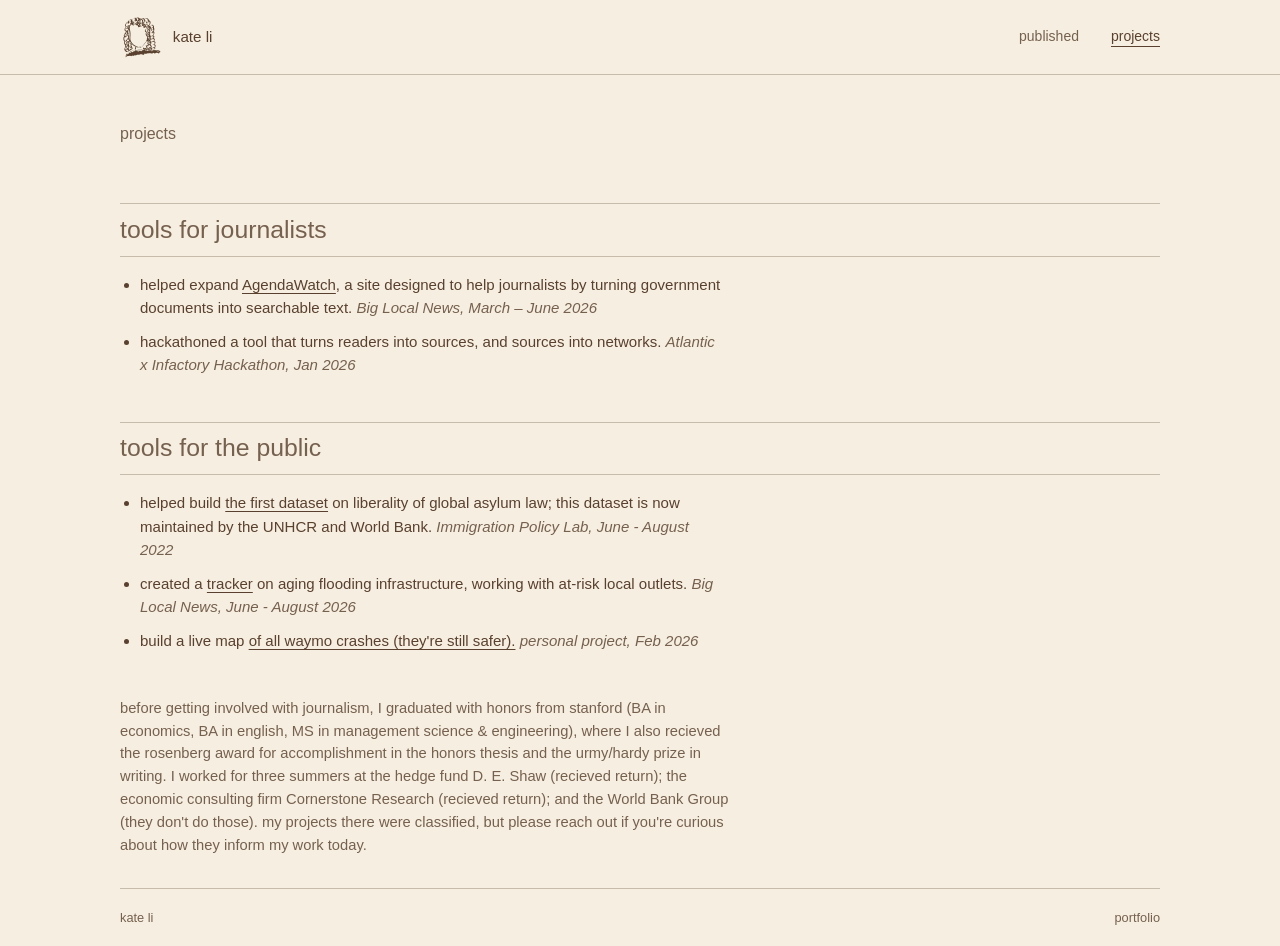
==== projects.html @ 1e951848 "Build portfolio site" ====
<!doctype html>
<html lang="en">
<head>
  <meta charset="utf-8">
  <meta name="viewport" content="width=device-width, initial-scale=1">
  <meta name="description" content="Projects and previous work by Kate Li.">
  <meta name="theme-color" content="#f6efe1">
  <title>kate li — projects</title>
  <link rel="icon" type="image/svg+xml" href="assets/portrait.svg">
  <link rel="stylesheet" href="styles.css">
</head>
<body>
  <a class="skip-link" href="#main">skip to content</a>
  <header class="site-header">
    <div class="shell header-inner">
      <a class="wordmark" href="./">
        <img src="assets/portrait.svg" alt="" width="44" height="44">
        <span>kate li</span>
      </a>
      <nav aria-label="Main navigation">
        <a href="./">published</a>
        <a href="projects.html" aria-current="page">projects</a>
      </nav>
    </div>
  </header>

  <main id="main" class="shell">
    <div class="intro">
      <h1 class="page-title">projects</h1>
    </div>

    <section class="work-section" aria-labelledby="tools-for-journalists">
      <h2 class="section-heading" id="tools-for-journalists">tools for journalists</h2>
      <ul class="project-list">
        <li>
          helped expand <a href="https://agendawatch.org/login/">AgendaWatch</a>, a site designed to help journalists by turning government documents into searchable text.
          <em>Big Local News, March – June 2026</em>
        </li>
        <li>
          hackathoned a tool that turns readers into sources, and sources into networks. 
          <em>Atlantic x Infactory Hackathon, Jan 2026</em>
        </li>
      </ul>
    </section>

    <section class="work-section" aria-labelledby="tools-for-the-public">
      <h2 class="section-heading" id="tools-for-the-public">tools for the public</h2>
      <ul class="project-list">
        <li>
          helped build <a href="https://datacatalog.worldbank.org/search/dataset/0066171/dataset-of-world-refugee-and-asylum-policies-dwrap">the first dataset</a> on liberality of global asylum law; this dataset is now maintained by the UNHCR and World Bank.
          <em> Immigration Policy Lab, June - August 2022</em>
        </li>
        <li> 
          created a <a href="https://github.com/biglocalnews/levee-check">tracker</a> on aging flooding infrastructure, working with at-risk local outlets.
          <em> Big Local News, June - August 2026</em>
        </li>
        <li>
          build a live map <a href="https://leftovergoldennuggets.github.io/bna-fuhgeddaboudit/">of all waymo crashes (they're still safer).</a>
          <em> personal project, Feb 2026</em>
        </li>
      </ul>
    </section>

    <p class="bio project-background">before getting involved with journalism, I graduated with honors from stanford (BA in economics, BA in english, MS in management science & engineering),
      where I also recieved the rosenberg award for accomplishment in the honors thesis and the urmy/hardy prize in writing. 
      I worked for three summers at the hedge fund D. E. Shaw (recieved return); the economic consulting firm Cornerstone Research (recieved return); and the World Bank Group (they don't do those). my projects there were classified, but please reach out if you're curious about how they inform my work today.
    </p>
  </main>

  <footer class="shell site-footer"><a href="./">kate li</a><span>portfolio</span></footer>
</body>
</html>
---- styles.css ----
:root {
  color-scheme: light;
  --paper: #f6efe1;
  --ink: #5a402e;
  --muted: color-mix(in srgb, var(--ink) 82%, var(--paper));
  --line: color-mix(in srgb, var(--ink) 30%, var(--paper));
  --wash: color-mix(in srgb, var(--ink) 5%, var(--paper));
  --sans: Helvetica, "Helvetica Neue", Arial, sans-serif;
}

* { box-sizing: border-box; }

body {
  margin: 0;
  min-height: 100vh;
  display: flex;
  flex-direction: column;
  background: var(--paper);
  color: var(--ink);
  font: 1rem/1.55 var(--sans);
}

.shell {
  width: min(65rem, 100% - clamp(2rem, 9vw, 8rem));
  margin-inline: auto;
}

a { color: inherit; }
a:focus-visible { outline: 2px solid var(--ink); outline-offset: 4px; }
.skip-link { position: absolute; z-index: 1; inset: 0 auto auto 0; padding: .5rem 1rem; background: var(--paper); transform: translateY(-120%); }
.skip-link:focus { transform: translateY(0); }

.site-header { border-bottom: 1px solid var(--line); }
.header-inner { display: flex; justify-content: space-between; align-items: center; gap: 1rem; min-height: 4.6rem; }
.site-title { display: flex; margin: 0; font: inherit; }
.wordmark { display: inline-flex; align-items: center; gap: .55rem; font-size: .95rem; text-decoration: none; }
.wordmark img { display: block; width: 2.75rem; height: 2.75rem; }
nav { display: flex; gap: clamp(1rem, 4vw, 2rem); }
nav a { padding-block: .55rem; color: var(--muted); font-size: .875rem; text-decoration: none; }
nav a:hover, nav a[aria-current="page"] { color: var(--ink); text-decoration: underline; text-underline-offset: .35em; }

main { flex: 1; }
.intro { padding-block: clamp(1.75rem, 4vw, 3.1rem); }
.intro-with-portrait {
  display: grid;
  grid-template-columns: minmax(0, 39rem) auto;
  justify-content: start;
  align-items: center;
  gap: clamp(1rem, 5vw, 3rem);
}
.intro-portrait { display: block; width: clamp(3.5rem, 14vw, 8rem); height: auto; }
.page-title { margin: 0 0 .55rem; font: 400 1rem/1.3 var(--sans); color: var(--muted); }
.bio {
  max-width: 39rem;
  margin: 0;
  color: var(--muted);
  font-size: .92rem;
}
.bio + .bio { margin-top: .55rem; }

.work-section + .work-section { margin-top: clamp(1.6rem, 4vw, 2.8rem); }
.section-heading {
  display: flex;
  align-items: baseline;
  gap: .85em;
  margin: 0;
  padding: .65rem 0;
  border-block: 1px solid var(--line);
  color: var(--muted);
  font: 400 clamp(1.2rem, 2.5vw, 1.55rem)/1.25 var(--sans);
}
.section-heading span { font-size: .95rem; letter-spacing: .06em; }

.project-list { max-width: 72ch; margin: 1rem 0 0; padding-inline-start: 1.25rem; font-size: .94rem; }
.project-list li + li { margin-top: .65rem; }
.project-list a { text-underline-offset: .2em; }
.project-list em { color: var(--muted); }
.project-background { margin-top: clamp(1.6rem, 4vw, 2.8rem); }

.work-entry {
  display: grid;
  grid-template-columns: minmax(0, 1fr) minmax(0, 4fr);
  align-items: start;
  gap: clamp(1.25rem, 4vw, 3rem);
  padding-block: clamp(1.15rem, 3vw, 1.75rem);
  padding-inline: clamp(.75rem, 2vw, 1.5rem);
  font-size: .94rem;
}
.work-entry + .work-entry { border-top: 1px solid var(--line); }
.artwork { display: block; width: 94%; margin-inline: auto; aspect-ratio: 1; object-fit: contain; object-position: center; }
.artwork-placeholder { display: grid; place-items: center; padding: .6rem; text-align: center; background: var(--wash); border: 1px solid var(--line); }
.artwork-placeholder span { color: var(--muted); font-size: .75rem; line-height: 1.4; }
.work-meta {
  display: grid;
  grid-template-columns: max-content minmax(0, 1fr);
  gap: .25rem .5rem;
  margin: .7rem 0 0;
  color: var(--muted);
  font-size: .78rem;
  line-height: 1.4;
}
.work-meta div { display: grid; grid-column: 1 / -1; grid-template-columns: subgrid; }
.work-meta dt { font-weight: 700; }
.work-meta dd { margin: 0; overflow-wrap: anywhere; }
.work-copy { padding-top: .1rem; overflow-wrap: anywhere; }
.work-copy h3 { margin: 0 0 .45rem; font: 700 clamp(1.13rem, 2.35vw, 1.55rem)/1.2 var(--sans); }
.work-copy p { max-width: 65ch; margin: 0; }
.work-copy p + p { margin-top: .65em; }
.work-links { display: flex; flex-wrap: wrap; gap: .35rem 1rem; margin-top: .75rem; }
.work-links a, .link-placeholder {
  display: inline-flex;
  align-items: center;
  gap: .35rem;
  min-height: 1.75rem;
  color: var(--muted);
  font-size: .8rem;
}
.work-links a { text-underline-offset: .2em; }
.work-links a:hover { color: var(--ink); }

.site-footer {
  display: flex;
  justify-content: space-between;
  gap: 1rem;
  margin-top: 2rem;
  padding-block: 1.15rem;
  border-top: 1px solid var(--line);
  color: var(--muted);
  font-size: .8rem;
}
.site-footer a { text-decoration: none; }
.site-footer a:hover { text-decoration: underline; }

@media (max-width: 42rem) {
  .work-entry { grid-template-columns: minmax(0, 1fr); gap: 1rem; padding-inline: 0; }
  .work-visual { width: min(100%, 14rem); justify-self: center; }
}
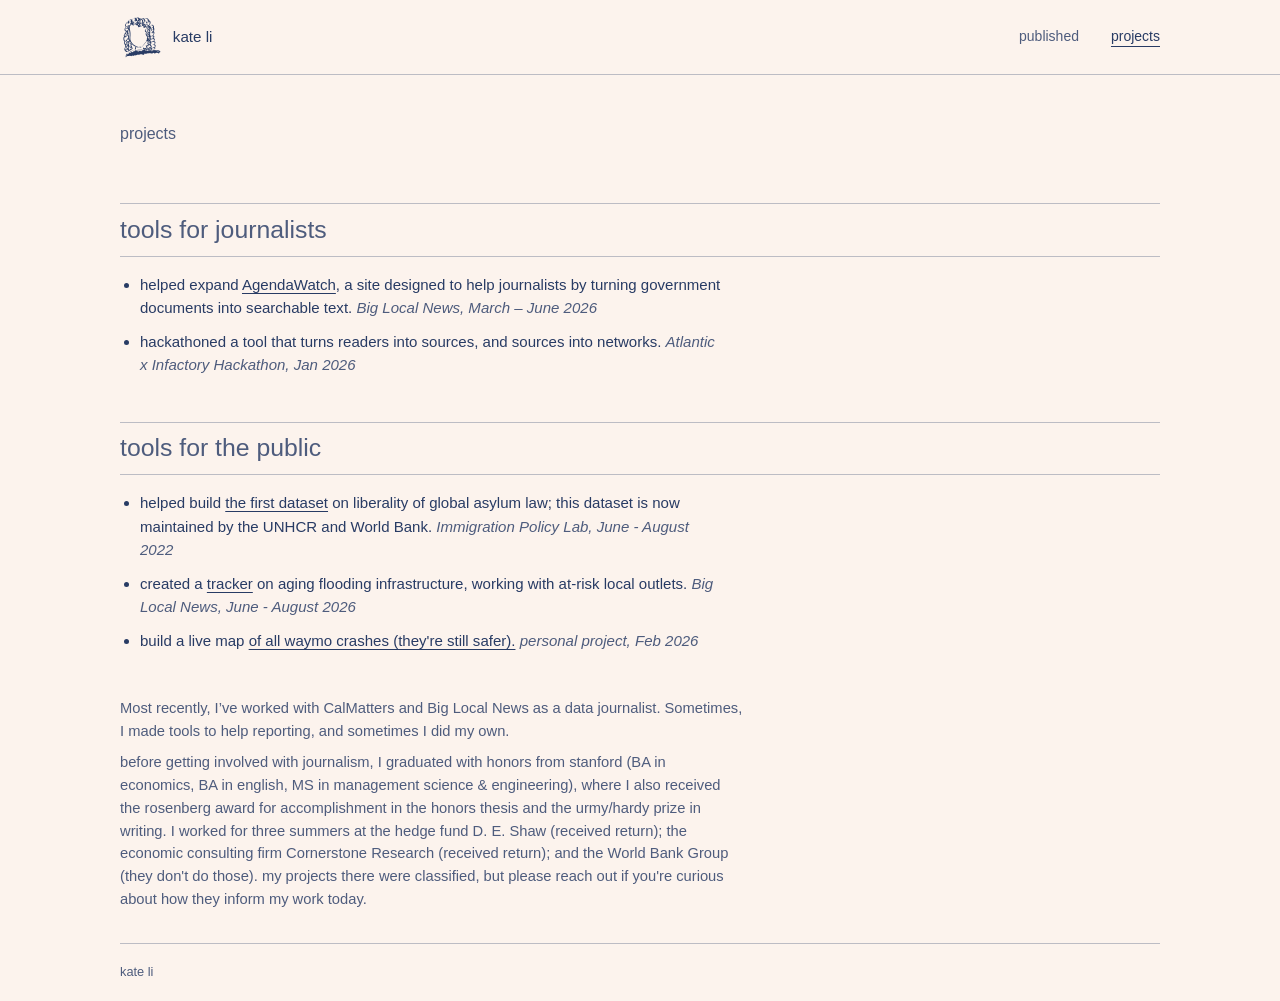
==== commit 8867b032: "Refresh portfolio theme and biography" ====
--- a/projects.html
+++ b/projects.html
@@ -4,7 +4,7 @@
   <meta charset="utf-8">
   <meta name="viewport" content="width=device-width, initial-scale=1">
   <meta name="description" content="Projects and previous work by Kate Li.">
-  <meta name="theme-color" content="#f6efe1">
+  <meta name="theme-color" content="#fcf3ed">
   <title>kate li — projects</title>
   <link rel="icon" type="image/svg+xml" href="assets/portrait.svg">
   <link rel="stylesheet" href="styles.css">
@@ -61,12 +61,15 @@
       </ul>
     </section>
 
-    <p class="bio project-background">before getting involved with journalism, I graduated with honors from stanford (BA in economics, BA in english, MS in management science & engineering),
-      where I also recieved the rosenberg award for accomplishment in the honors thesis and the urmy/hardy prize in writing. 
-      I worked for three summers at the hedge fund D. E. Shaw (recieved return); the economic consulting firm Cornerstone Research (recieved return); and the World Bank Group (they don't do those). my projects there were classified, but please reach out if you're curious about how they inform my work today.
-    </p>
+    <div class="project-background">
+      <p class="bio">Most recently, I’ve worked with CalMatters and Big Local News as a data journalist. Sometimes, I made tools to help reporting, and sometimes I did my own.</p>
+      <p class="bio">before getting involved with journalism, I graduated with honors from stanford (BA in economics, BA in english, MS in management science & engineering),
+      where I also received the rosenberg award for accomplishment in the honors thesis and the urmy/hardy prize in writing.
+      I worked for three summers at the hedge fund D. E. Shaw (received return); the economic consulting firm Cornerstone Research (received return); and the World Bank Group (they don't do those). my projects there were classified, but please reach out if you're curious about how they inform my work today.
+      </p>
+    </div>
   </main>
 
-  <footer class="shell site-footer"><a href="./">kate li</a><span>portfolio</span></footer>
+  <footer class="shell site-footer"><a href="./">kate li</a></footer>
 </body>
 </html>
--- a/styles.css
+++ b/styles.css
@@ -1,7 +1,7 @@
 :root {
   color-scheme: light;
-  --paper: #f6efe1;
-  --ink: #5a402e;
+  --paper: #fcf3ed;
+  --ink: #283b64;
   --muted: color-mix(in srgb, var(--ink) 82%, var(--paper));
   --line: color-mix(in srgb, var(--ink) 30%, var(--paper));
   --wash: color-mix(in srgb, var(--ink) 5%, var(--paper));
@@ -57,6 +57,7 @@
   font-size: .92rem;
 }
 .bio + .bio { margin-top: .55rem; }
+.intro-copy .bio + .bio { margin-top: 1.15rem; }
 
 .work-section + .work-section { margin-top: clamp(1.6rem, 4vw, 2.8rem); }
 .section-heading {
@@ -79,7 +80,7 @@
 
 .work-entry {
   display: grid;
-  grid-template-columns: minmax(0, 1fr) minmax(0, 4fr);
+  grid-template-columns: minmax(0, 1.15fr) minmax(0, 3.85fr);
   align-items: start;
   gap: clamp(1.25rem, 4vw, 3rem);
   padding-block: clamp(1.15rem, 3vw, 1.75rem);
@@ -87,7 +88,7 @@
   font-size: .94rem;
 }
 .work-entry + .work-entry { border-top: 1px solid var(--line); }
-.artwork { display: block; width: 94%; margin-inline: auto; aspect-ratio: 1; object-fit: contain; object-position: center; }
+.artwork { display: block; width: 100%; margin-inline: auto; aspect-ratio: 1; object-fit: contain; object-position: center; }
 .artwork-placeholder { display: grid; place-items: center; padding: .6rem; text-align: center; background: var(--wash); border: 1px solid var(--line); }
 .artwork-placeholder span { color: var(--muted); font-size: .75rem; line-height: 1.4; }
 .work-meta {
@@ -133,5 +134,5 @@
 
 @media (max-width: 42rem) {
   .work-entry { grid-template-columns: minmax(0, 1fr); gap: 1rem; padding-inline: 0; }
-  .work-visual { width: min(100%, 14rem); justify-self: center; }
+  .work-visual { width: min(100%, 15rem); justify-self: center; }
 }
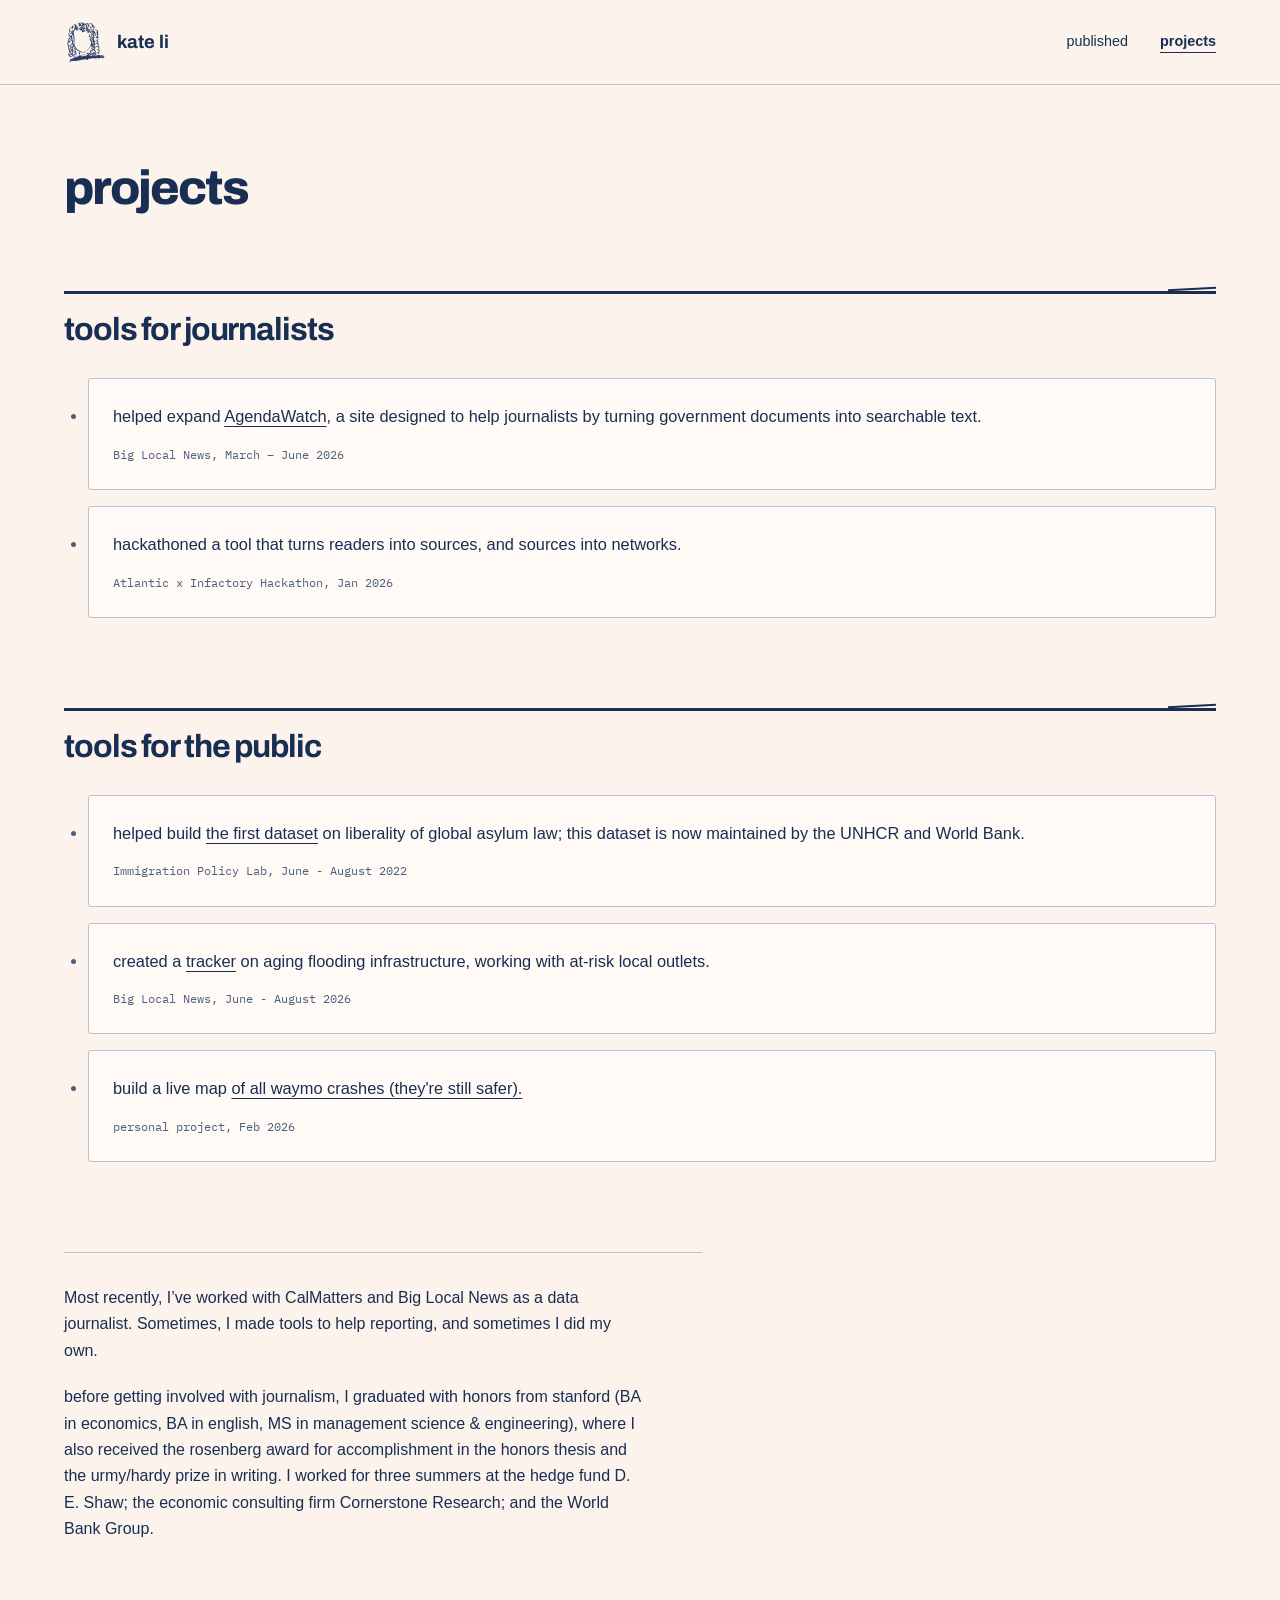
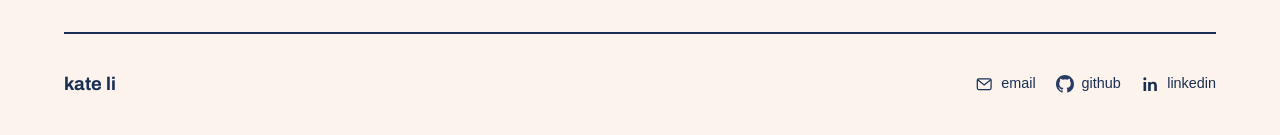
==== commit ee3c1192: "Redesign portfolio with editorial cards and clear metadata" ====
--- a/projects.html
+++ b/projects.html
@@ -7,6 +7,9 @@
   <meta name="theme-color" content="#fcf3ed">
   <title>kate li — projects</title>
   <link rel="icon" type="image/svg+xml" href="assets/portrait.svg">
+  <link rel="preconnect" href="https://fonts.googleapis.com">
+  <link rel="preconnect" href="https://fonts.gstatic.com" crossorigin>
+  <link href="https://fonts.googleapis.com/css2?family=Archivo:wght@600;700;800&family=IBM+Plex+Mono:wght@400;500&display=swap" rel="stylesheet">
   <link rel="stylesheet" href="styles.css">
 </head>
 <body>
@@ -37,7 +40,7 @@
           <em>Big Local News, March – June 2026</em>
         </li>
         <li>
-          hackathoned a tool that turns readers into sources, and sources into networks. 
+          hackathoned a tool that turns readers into sources, and sources into networks.
           <em>Atlantic x Infactory Hackathon, Jan 2026</em>
         </li>
       </ul>
@@ -50,7 +53,7 @@
           helped build <a href="https://datacatalog.worldbank.org/search/dataset/0066171/dataset-of-world-refugee-and-asylum-policies-dwrap">the first dataset</a> on liberality of global asylum law; this dataset is now maintained by the UNHCR and World Bank.
           <em> Immigration Policy Lab, June - August 2022</em>
         </li>
-        <li> 
+        <li>
           created a <a href="https://github.com/biglocalnews/levee-check">tracker</a> on aging flooding infrastructure, working with at-risk local outlets.
           <em> Big Local News, June - August 2026</em>
         </li>
@@ -65,11 +68,26 @@
       <p class="bio">Most recently, I’ve worked with CalMatters and Big Local News as a data journalist. Sometimes, I made tools to help reporting, and sometimes I did my own.</p>
       <p class="bio">before getting involved with journalism, I graduated with honors from stanford (BA in economics, BA in english, MS in management science & engineering),
       where I also received the rosenberg award for accomplishment in the honors thesis and the urmy/hardy prize in writing.
-      I worked for three summers at the hedge fund D. E. Shaw (received return); the economic consulting firm Cornerstone Research (received return); and the World Bank Group (they don't do those). my projects there were classified, but please reach out if you're curious about how they inform my work today.
+      I worked for three summers at the hedge fund D. E. Shaw; the economic consulting firm Cornerstone Research; and the World Bank Group.
       </p>
     </div>
   </main>
 
-  <footer class="shell site-footer"><a href="./">kate li</a></footer>
+  <footer class="shell site-footer">
+    <a class="wordmark" href="./">kate li</a>
+    <nav class="contact-links" aria-label="Contact">
+      <a href="mailto:kateli@stanford.edu">
+        <svg viewBox="0 0 24 24" fill="none" stroke="currentColor" stroke-width="1.6" aria-hidden="true"><rect x="3" y="5" width="18" height="14" rx="2"/><path d="m3 6 9 7 9-7"/></svg>
+        email
+      </a>
+      <a href="https://github.com/kateli9">
+        <img src="assets/github.svg" alt="" width="18" height="18"> github
+      </a>
+      <a href="https://www.linkedin.com/in/kateli9/">
+        <svg viewBox="0 0 24 24" fill="currentColor" aria-hidden="true"><path d="M5 3a2 2 0 1 0 0 4 2 2 0 0 0 0-4ZM3.3 9h3.4v12H3.3V9Zm6 0h3.3v1.6c.7-1.1 1.8-1.9 3.5-1.9 3.7 0 4.6 2.3 4.6 5.3v7h-3.4v-6.2c0-1.5 0-3.4-2.1-3.4s-2.5 1.6-2.5 3.3V21H9.3V9Z"/></svg>
+        linkedin
+      </a>
+    </nav>
+  </footer>
 </body>
 </html>
--- a/styles.css
+++ b/styles.css
@@ -1,15 +1,17 @@
 :root {
   color-scheme: light;
   --paper: #fcf3ed;
-  --ink: #283b64;
-  --muted: color-mix(in srgb, var(--ink) 82%, var(--paper));
-  --line: color-mix(in srgb, var(--ink) 30%, var(--paper));
-  --wash: color-mix(in srgb, var(--ink) 5%, var(--paper));
+  --surface: #fffaf6;
+  --ink: #192e53;
+  --muted: #4c607c;
+  --line: #b8c2ce;
+  --wash: #e8edf2;
   --sans: Helvetica, "Helvetica Neue", Arial, sans-serif;
+  --heading: "Archivo", Helvetica, Arial, sans-serif;
+  --mono: "IBM Plex Mono", monospace;
 }
 
 * { box-sizing: border-box; }
-
 body {
   margin: 0;
   min-height: 100vh;
@@ -17,122 +19,160 @@
   flex-direction: column;
   background: var(--paper);
   color: var(--ink);
-  font: 1rem/1.55 var(--sans);
+  font: 1.025rem/1.65 var(--sans);
 }
-
-.shell {
-  width: min(65rem, 100% - clamp(2rem, 9vw, 8rem));
-  margin-inline: auto;
+.shell { width: min(72rem, 100% - clamp(2rem, 8vw, 7rem)); margin-inline: auto; }
+a { color: inherit; text-underline-offset: .22em; }
+a:hover { color: var(--muted); }
+a:focus-visible { outline: 2px solid var(--ink); outline-offset: 5px; }
+.skip-link {
+  position: absolute;
+  z-index: 1;
+  inset: 0 auto auto 0;
+  padding: .5rem 1rem;
+  background: var(--paper);
+  transform: translateY(-120%);
 }
-
-a { color: inherit; }
-a:focus-visible { outline: 2px solid var(--ink); outline-offset: 4px; }
-.skip-link { position: absolute; z-index: 1; inset: 0 auto auto 0; padding: .5rem 1rem; background: var(--paper); transform: translateY(-120%); }
 .skip-link:focus { transform: translateY(0); }
 
 .site-header { border-bottom: 1px solid var(--line); }
-.header-inner { display: flex; justify-content: space-between; align-items: center; gap: 1rem; min-height: 4.6rem; }
+.header-inner { display: flex; justify-content: space-between; align-items: center; gap: 1rem; min-height: 5.25rem; }
 .site-title { display: flex; margin: 0; font: inherit; }
-.wordmark { display: inline-flex; align-items: center; gap: .55rem; font-size: .95rem; text-decoration: none; }
+.wordmark { display: inline-flex; align-items: center; gap: .55rem; font: 700 1.15rem/1 var(--heading); text-decoration: none; }
 .wordmark img { display: block; width: 2.75rem; height: 2.75rem; }
 nav { display: flex; gap: clamp(1rem, 4vw, 2rem); }
-nav a { padding-block: .55rem; color: var(--muted); font-size: .875rem; text-decoration: none; }
-nav a:hover, nav a[aria-current="page"] { color: var(--ink); text-decoration: underline; text-underline-offset: .35em; }
+nav a { padding-block: .65rem; font-size: .9rem; text-decoration: none; }
+nav a:hover, nav a[aria-current="page"] { text-decoration: underline; text-underline-offset: .45em; }
+nav a[aria-current="page"] { font-weight: 700; }
 
 main { flex: 1; }
-.intro { padding-block: clamp(1.75rem, 4vw, 3.1rem); }
+.intro { padding-block: clamp(2.75rem, 6vw, 5rem); }
 .intro-with-portrait {
   display: grid;
-  grid-template-columns: minmax(0, 39rem) auto;
+  grid-template-columns: minmax(0, 43rem) auto;
   justify-content: start;
   align-items: center;
-  gap: clamp(1rem, 5vw, 3rem);
+  gap: clamp(1.5rem, 7vw, 6rem);
 }
-.intro-portrait { display: block; width: clamp(3.5rem, 14vw, 8rem); height: auto; }
-.page-title { margin: 0 0 .55rem; font: 400 1rem/1.3 var(--sans); color: var(--muted); }
-.bio {
-  max-width: 39rem;
-  margin: 0;
-  color: var(--muted);
-  font-size: .92rem;
-}
-.bio + .bio { margin-top: .55rem; }
-.intro-copy .bio + .bio { margin-top: 1.15rem; }
+.intro-portrait { display: block; width: clamp(4rem, 14vw, 9rem); height: auto; }
+.page-title { margin: 0; font: 800 clamp(2rem, 5vw, 3rem)/1.1 var(--heading); letter-spacing: -.04em; }
+.bio { max-width: 65ch; margin: 0; font-size: 1rem; }
+.bio + .bio { margin-top: 1.25rem; }
+.intro-copy .bio:first-child { font: 600 clamp(1.2rem, 2.2vw, 1.55rem)/1.5 var(--heading); letter-spacing: -.025em; }
+.intro-copy .bio + .bio { margin-top: 1.25rem; }
 
-.work-section + .work-section { margin-top: clamp(1.6rem, 4vw, 2.8rem); }
+.work-section + .work-section { margin-top: clamp(3.5rem, 7vw, 6rem); }
 .section-heading {
+  position: relative;
   display: flex;
   align-items: baseline;
-  gap: .85em;
-  margin: 0;
-  padding: .65rem 0;
-  border-block: 1px solid var(--line);
+  gap: .75em;
+  margin: 0 0 1.75rem;
+  padding: 1rem 0 0;
+  border-top: 3px solid var(--ink);
+  font: 700 clamp(1.35rem, 3vw, 2rem)/1.25 var(--heading);
+  letter-spacing: -.035em;
+}
+.section-heading::before {
+  content: "";
+  position: absolute;
+  top: -6px;
+  right: 0;
+  width: 3rem;
+  border-top: 2px solid var(--ink);
+  transform: rotate(-3deg);
+}
+.section-heading span {
+  display: inline-grid;
+  place-items: center;
+  min-width: 2.3rem;
+  padding: .3rem .4rem;
+  background: var(--wash);
   color: var(--muted);
-  font: 400 clamp(1.2rem, 2.5vw, 1.55rem)/1.25 var(--sans);
+  font: 500 .9rem/1 var(--mono);
+  letter-spacing: 0;
 }
-.section-heading span { font-size: .95rem; letter-spacing: .06em; }
-
-.project-list { max-width: 72ch; margin: 1rem 0 0; padding-inline-start: 1.25rem; font-size: .94rem; }
-.project-list li + li { margin-top: .65rem; }
-.project-list a { text-underline-offset: .2em; }
-.project-list em { color: var(--muted); }
-.project-background { margin-top: clamp(1.6rem, 4vw, 2.8rem); }
-
 .work-entry {
   display: grid;
-  grid-template-columns: minmax(0, 1.15fr) minmax(0, 3.85fr);
-  align-items: start;
-  gap: clamp(1.25rem, 4vw, 3rem);
-  padding-block: clamp(1.15rem, 3vw, 1.75rem);
-  padding-inline: clamp(.75rem, 2vw, 1.5rem);
-  font-size: .94rem;
+  grid-template-columns: minmax(0, 35fr) minmax(0, 65fr);
+  align-items: center;
+  gap: clamp(1.5rem, 4vw, 3.5rem);
+  padding: clamp(1.25rem, 3vw, 2.5rem);
+  background: var(--surface);
+  border: 1px solid var(--line);
+  border-radius: 3px;
 }
-.work-entry + .work-entry { border-top: 1px solid var(--line); }
-.artwork { display: block; width: 100%; margin-inline: auto; aspect-ratio: 1; object-fit: contain; object-position: center; }
-.artwork-placeholder { display: grid; place-items: center; padding: .6rem; text-align: center; background: var(--wash); border: 1px solid var(--line); }
-.artwork-placeholder span { color: var(--muted); font-size: .75rem; line-height: 1.4; }
+.work-entry + .work-entry { margin-top: 1.5rem; }
+.work-visual { min-width: 0; }
+.artwork { display: block; width: 100%; height: auto; margin-inline: auto; }
+.artwork-placeholder {
+  display: grid;
+  place-items: center;
+  min-height: 8rem;
+  padding: 1rem;
+  text-align: center;
+  background: var(--wash);
+}
+.artwork-placeholder span { color: var(--muted); font: .75rem/1.5 var(--mono); }
+.work-copy { min-width: 0; overflow-wrap: anywhere; }
+.work-copy .publication {
+  margin: 0 0 .8rem;
+  color: var(--muted);
+  font: 600 .78rem/1.5 var(--heading);
+  letter-spacing: .035em;
+}
+.work-copy h3 { margin: 0 0 1rem; font: 800 clamp(1.65rem, 3vw, 2rem)/1.13 var(--heading); letter-spacing: -.04em; }
+.work-copy p { max-width: 62ch; margin: 0; }
+.work-copy p + p { margin-top: .8rem; }
 .work-meta {
-  display: grid;
-  grid-template-columns: max-content minmax(0, 1fr);
-  gap: .25rem .5rem;
-  margin: .7rem 0 0;
+  display: flex;
+  flex-wrap: wrap;
+  gap: .5rem 1.5rem;
+  margin: 1.35rem 0 0;
+  padding-top: 1rem;
+  border-top: 1px solid var(--line);
   color: var(--muted);
-  font-size: .78rem;
-  line-height: 1.4;
+  font: .75rem/1.7 var(--mono);
 }
-.work-meta div { display: grid; grid-column: 1 / -1; grid-template-columns: subgrid; }
-.work-meta dt { font-weight: 700; }
-.work-meta dd { margin: 0; overflow-wrap: anywhere; }
-.work-copy { padding-top: .1rem; overflow-wrap: anywhere; }
-.work-copy h3 { margin: 0 0 .45rem; font: 700 clamp(1.13rem, 2.35vw, 1.55rem)/1.2 var(--sans); }
-.work-copy p { max-width: 65ch; margin: 0; }
-.work-copy p + p { margin-top: .65em; }
-.work-links { display: flex; flex-wrap: wrap; gap: .35rem 1rem; margin-top: .75rem; }
-.work-links a, .link-placeholder {
-  display: inline-flex;
-  align-items: center;
-  gap: .35rem;
-  min-height: 1.75rem;
-  color: var(--muted);
-  font-size: .8rem;
+.work-meta div { display: flex; flex-wrap: wrap; gap: .15rem .5rem; }
+.work-meta dt { font-weight: 500; }
+.work-meta dd { margin: 0; }
+.work-links { display: flex; flex-wrap: wrap; gap: .5rem 1.25rem; margin-top: 1rem; }
+.work-links a, .link-placeholder { display: inline-flex; align-items: center; gap: .4rem; min-height: 2rem; font-size: .85rem; }
+.link-placeholder { color: var(--muted); }
+.forthcoming-entry { margin-top: clamp(3rem, 6vw, 5rem); background: var(--wash); }
+.forthcoming-entry h3 { font-size: 1.5rem; }
+
+.project-list { margin: 0; padding-inline-start: 1.5rem; }
+.project-list li { padding: 1.5rem; background: var(--surface); border: 1px solid var(--line); border-radius: 3px; }
+.project-list li::marker { color: var(--muted); }
+.project-list li + li { margin-top: 1rem; }
+.project-list em { display: block; margin-top: .85rem; color: var(--muted); font: .78rem/1.7 var(--mono); }
+.project-background {
+  max-width: 70ch;
+  margin-top: clamp(3.5rem, 7vw, 6rem);
+  padding-top: 2rem;
+  border-top: 1px solid var(--line);
 }
-.work-links a { text-underline-offset: .2em; }
-.work-links a:hover { color: var(--ink); }
-
 .site-footer {
   display: flex;
   justify-content: space-between;
-  gap: 1rem;
-  margin-top: 2rem;
-  padding-block: 1.15rem;
-  border-top: 1px solid var(--line);
-  color: var(--muted);
-  font-size: .8rem;
+  align-items: center;
+  flex-wrap: wrap;
+  gap: 1.25rem;
+  margin-top: clamp(3.5rem, 7vw, 6rem);
+  padding-block: 1.75rem;
+  border-top: 2px solid var(--ink);
 }
-.site-footer a { text-decoration: none; }
-.site-footer a:hover { text-decoration: underline; }
+.contact-links { flex-wrap: wrap; gap: 1.25rem; }
+.contact-links a { display: inline-flex; align-items: center; gap: .5rem; }
+.contact-links svg { width: 1.15rem; height: 1.15rem; flex-shrink: 0; }
 
-@media (max-width: 42rem) {
-  .work-entry { grid-template-columns: minmax(0, 1fr); gap: 1rem; padding-inline: 0; }
-  .work-visual { width: min(100%, 15rem); justify-self: center; }
+@media (max-width: 44rem) {
+  .intro-with-portrait { grid-template-columns: minmax(0, 1fr) auto; gap: 1rem; }
+  .work-entry { grid-template-columns: minmax(0, 1fr); gap: 1.75rem; }
+  .work-visual { width: min(100%, 28rem); justify-self: center; }
+  .artwork { max-height: 24rem; object-fit: contain; }
+  .project-list li { padding: 1.1rem; }
+  .site-footer { align-items: flex-start; }
 }
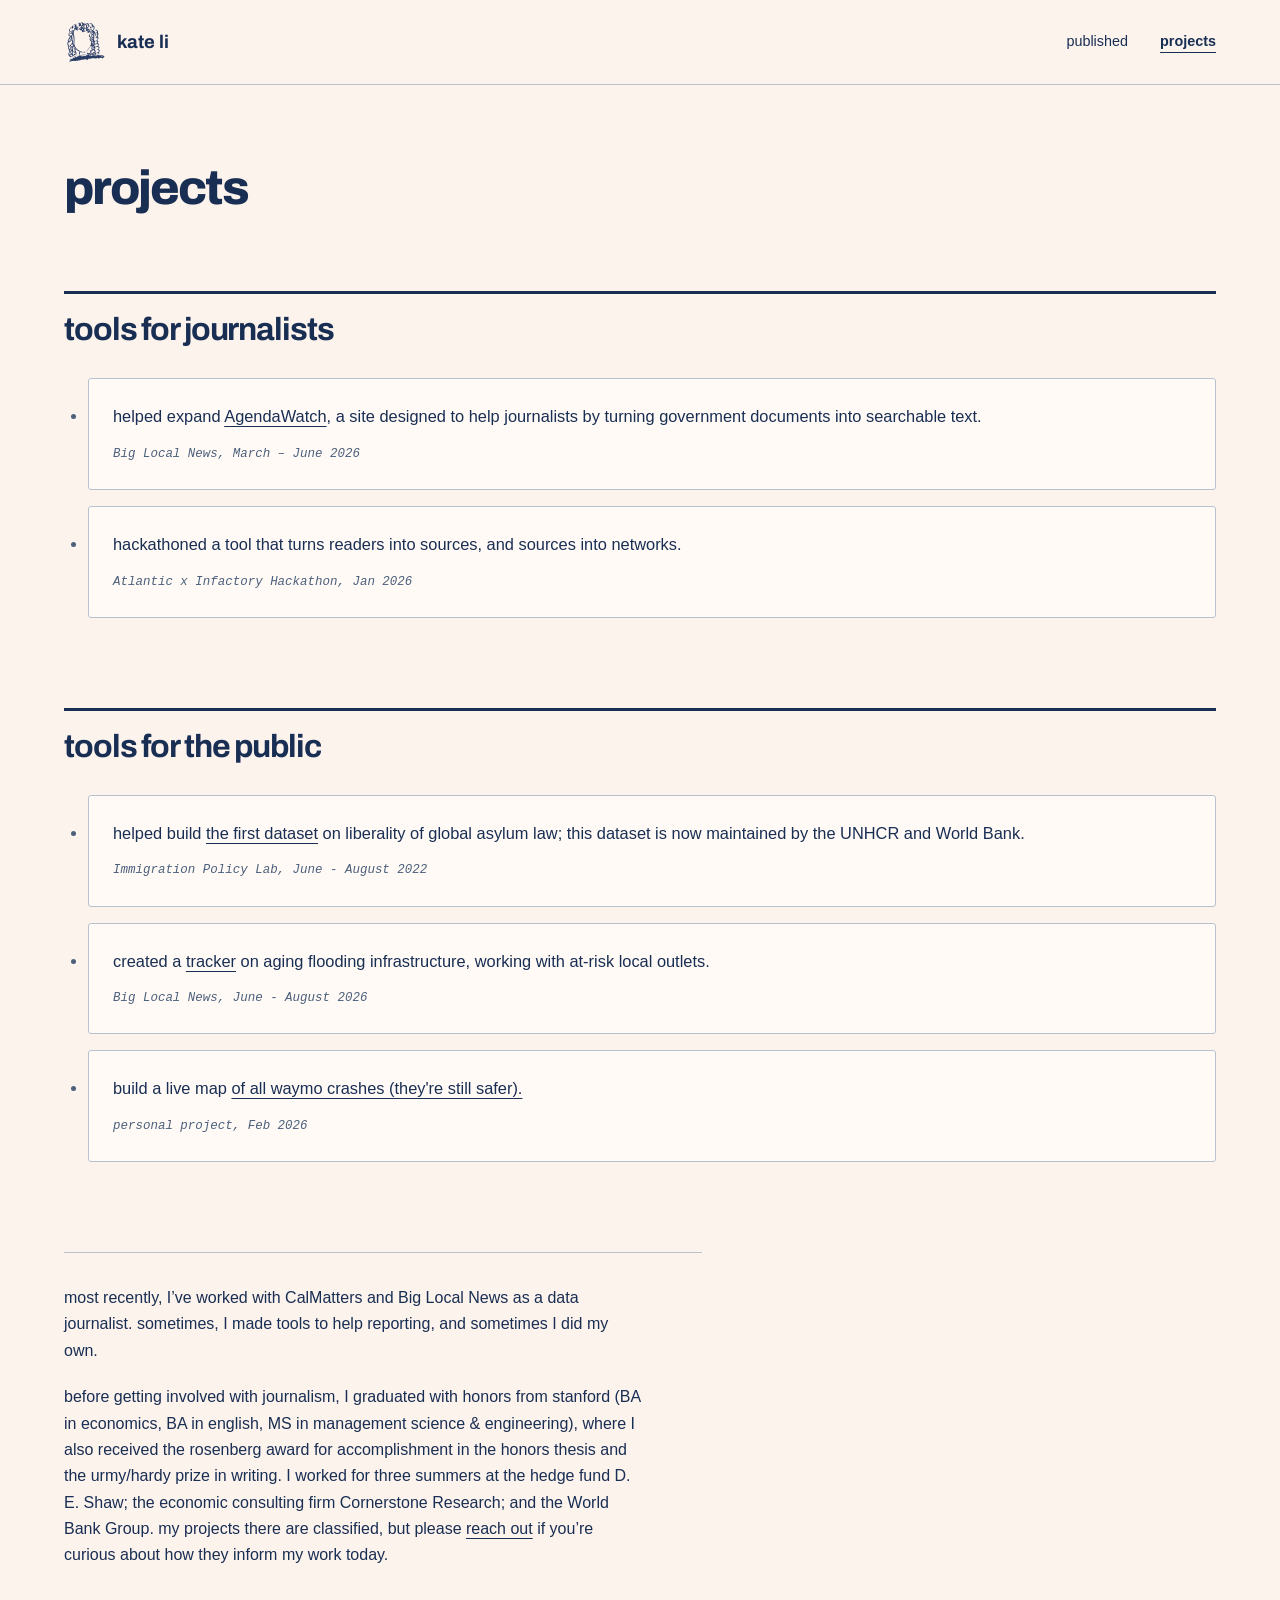
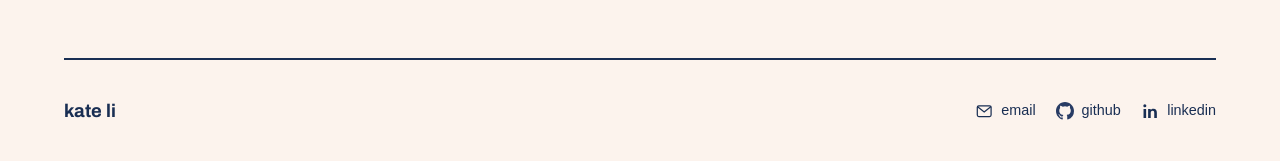
==== commit b79af07b: "Refine section labels and restore investigation grouping" ====
--- a/projects.html
+++ b/projects.html
@@ -65,10 +65,10 @@
     </section>
 
     <div class="project-background">
-      <p class="bio">Most recently, I’ve worked with CalMatters and Big Local News as a data journalist. Sometimes, I made tools to help reporting, and sometimes I did my own.</p>
+      <p class="bio">most recently, I’ve worked with CalMatters and Big Local News as a data journalist. sometimes, I made tools to help reporting, and sometimes I did my own.</p>
       <p class="bio">before getting involved with journalism, I graduated with honors from stanford (BA in economics, BA in english, MS in management science & engineering),
       where I also received the rosenberg award for accomplishment in the honors thesis and the urmy/hardy prize in writing.
-      I worked for three summers at the hedge fund D. E. Shaw; the economic consulting firm Cornerstone Research; and the World Bank Group.
+      I worked for three summers at the hedge fund D. E. Shaw; the economic consulting firm Cornerstone Research; and the World Bank Group. my projects there are classified, but please <a href="mailto:kateli@stanford.edu">reach out</a> if you’re curious about how they inform my work today.
       </p>
     </div>
   </main>
--- a/styles.css
+++ b/styles.css
@@ -65,7 +65,7 @@
 .section-heading {
   position: relative;
   display: flex;
-  align-items: baseline;
+  align-items: center;
   gap: .75em;
   margin: 0 0 1.75rem;
   padding: 1rem 0 0;
@@ -73,23 +73,14 @@
   font: 700 clamp(1.35rem, 3vw, 2rem)/1.25 var(--heading);
   letter-spacing: -.035em;
 }
-.section-heading::before {
-  content: "";
-  position: absolute;
-  top: -6px;
-  right: 0;
-  width: 3rem;
-  border-top: 2px solid var(--ink);
-  transform: rotate(-3deg);
-}
 .section-heading span {
   display: inline-grid;
   place-items: center;
-  min-width: 2.3rem;
-  padding: .3rem .4rem;
+  min-width: 2.7rem;
+  padding: .4rem .5rem;
   background: var(--wash);
   color: var(--muted);
-  font: 500 .9rem/1 var(--mono);
+  font: 500 1.25rem/1 var(--mono);
   letter-spacing: 0;
 }
 .work-entry {
@@ -140,14 +131,14 @@
 .work-links { display: flex; flex-wrap: wrap; gap: .5rem 1.25rem; margin-top: 1rem; }
 .work-links a, .link-placeholder { display: inline-flex; align-items: center; gap: .4rem; min-height: 2rem; font-size: .85rem; }
 .link-placeholder { color: var(--muted); }
-.forthcoming-entry { margin-top: clamp(3rem, 6vw, 5rem); background: var(--wash); }
+.forthcoming-entry { background: var(--wash); }
 .forthcoming-entry h3 { font-size: 1.5rem; }
 
 .project-list { margin: 0; padding-inline-start: 1.5rem; }
 .project-list li { padding: 1.5rem; background: var(--surface); border: 1px solid var(--line); border-radius: 3px; }
 .project-list li::marker { color: var(--muted); }
 .project-list li + li { margin-top: 1rem; }
-.project-list em { display: block; margin-top: .85rem; color: var(--muted); font: .78rem/1.7 var(--mono); }
+.project-list em { display: block; margin-top: .85rem; color: var(--muted); font: italic .78rem/1.7 var(--mono); }
 .project-background {
   max-width: 70ch;
   margin-top: clamp(3.5rem, 7vw, 6rem);
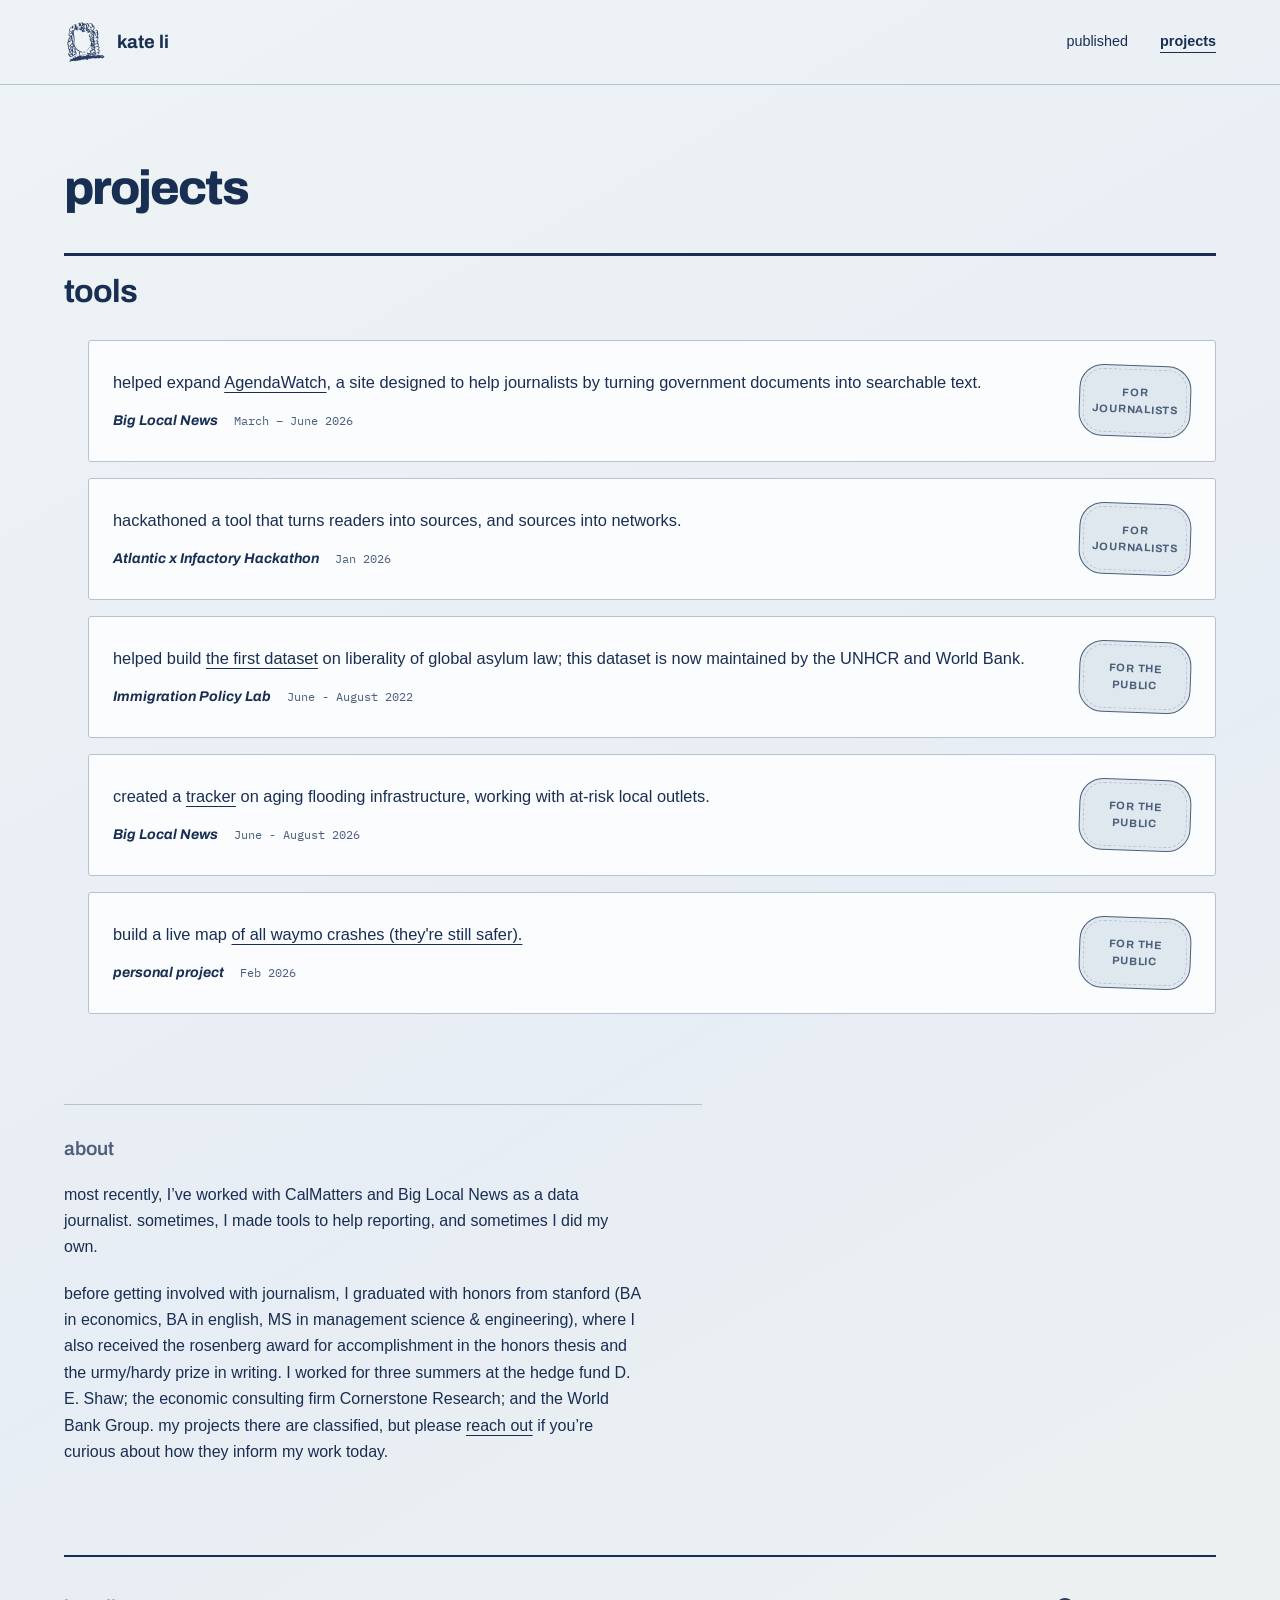
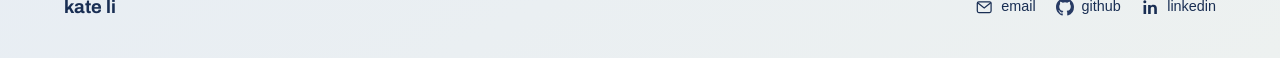
==== commit 22afb997: "Refresh palette and organize tools with audience badges" ====
--- a/projects.html
+++ b/projects.html
@@ -4,7 +4,7 @@
   <meta charset="utf-8">
   <meta name="viewport" content="width=device-width, initial-scale=1">
   <meta name="description" content="Projects and previous work by Kate Li.">
-  <meta name="theme-color" content="#fcf3ed">
+  <meta name="theme-color" content="#eef3f5">
   <title>kate li — projects</title>
   <link rel="icon" type="image/svg+xml" href="assets/portrait.svg">
   <link rel="preconnect" href="https://fonts.googleapis.com">
@@ -28,49 +28,59 @@
   </header>
 
   <main id="main" class="shell">
-    <div class="intro">
+    <div class="intro projects-intro">
       <h1 class="page-title">projects</h1>
     </div>
 
-    <section class="work-section" aria-labelledby="tools-for-journalists">
-      <h2 class="section-heading" id="tools-for-journalists">tools for journalists</h2>
+    <section class="work-section" aria-labelledby="tools">
+      <h2 class="section-heading" id="tools">tools</h2>
       <ul class="project-list">
         <li>
-          helped expand <a href="https://agendawatch.org/login/">AgendaWatch</a>, a site designed to help journalists by turning government documents into searchable text.
-          <em>Big Local News, March – June 2026</em>
+          <div class="project-details">
+            helped expand <a href="https://agendawatch.org/login/">AgendaWatch</a>, a site designed to help journalists by turning government documents into searchable text.
+          <p class="project-credit"><strong>Big Local News</strong><span>March – June 2026</span></p>
+          </div>
+          <span class="audience-badge">FOR JOURNALISTS</span>
         </li>
         <li>
-          hackathoned a tool that turns readers into sources, and sources into networks.
-          <em>Atlantic x Infactory Hackathon, Jan 2026</em>
+          <div class="project-details">
+            hackathoned a tool that turns readers into sources, and sources into networks.
+          <p class="project-credit"><strong>Atlantic x Infactory Hackathon</strong><span>Jan 2026</span></p>
+          </div>
+          <span class="audience-badge">FOR JOURNALISTS</span>
+        </li>
+        <li>
+          <div class="project-details">
+            helped build <a href="https://datacatalog.worldbank.org/search/dataset/0066171/dataset-of-world-refugee-and-asylum-policies-dwrap">the first dataset</a> on liberality of global asylum law; this dataset is now maintained by the UNHCR and World Bank.
+          <p class="project-credit"><strong>Immigration Policy Lab</strong><span>June - August 2022</span></p>
+          </div>
+          <span class="audience-badge">FOR THE PUBLIC</span>
+        </li>
+        <li>
+          <div class="project-details">
+            created a <a href="https://github.com/biglocalnews/levee-check">tracker</a> on aging flooding infrastructure, working with at-risk local outlets.
+          <p class="project-credit"><strong>Big Local News</strong><span>June - August 2026</span></p>
+          </div>
+          <span class="audience-badge">FOR THE PUBLIC</span>
+        </li>
+        <li>
+          <div class="project-details">
+            build a live map <a href="https://leftovergoldennuggets.github.io/bna-fuhgeddaboudit/">of all waymo crashes (they're still safer).</a>
+          <p class="project-credit"><strong>personal project</strong><span>Feb 2026</span></p>
+          </div>
+          <span class="audience-badge">FOR THE PUBLIC</span>
         </li>
       </ul>
     </section>
 
-    <section class="work-section" aria-labelledby="tools-for-the-public">
-      <h2 class="section-heading" id="tools-for-the-public">tools for the public</h2>
-      <ul class="project-list">
-        <li>
-          helped build <a href="https://datacatalog.worldbank.org/search/dataset/0066171/dataset-of-world-refugee-and-asylum-policies-dwrap">the first dataset</a> on liberality of global asylum law; this dataset is now maintained by the UNHCR and World Bank.
-          <em> Immigration Policy Lab, June - August 2022</em>
-        </li>
-        <li>
-          created a <a href="https://github.com/biglocalnews/levee-check">tracker</a> on aging flooding infrastructure, working with at-risk local outlets.
-          <em> Big Local News, June - August 2026</em>
-        </li>
-        <li>
-          build a live map <a href="https://leftovergoldennuggets.github.io/bna-fuhgeddaboudit/">of all waymo crashes (they're still safer).</a>
-          <em> personal project, Feb 2026</em>
-        </li>
-      </ul>
-    </section>
-
-    <div class="project-background">
+    <section class="project-background" aria-labelledby="about">
+      <h2 class="about-heading" id="about">about</h2>
       <p class="bio">most recently, I’ve worked with CalMatters and Big Local News as a data journalist. sometimes, I made tools to help reporting, and sometimes I did my own.</p>
       <p class="bio">before getting involved with journalism, I graduated with honors from stanford (BA in economics, BA in english, MS in management science & engineering),
       where I also received the rosenberg award for accomplishment in the honors thesis and the urmy/hardy prize in writing.
       I worked for three summers at the hedge fund D. E. Shaw; the economic consulting firm Cornerstone Research; and the World Bank Group. my projects there are classified, but please <a href="mailto:kateli@stanford.edu">reach out</a> if you’re curious about how they inform my work today.
       </p>
-    </div>
+    </section>
   </main>
 
   <footer class="shell site-footer">
--- a/styles.css
+++ b/styles.css
@@ -1,11 +1,11 @@
 :root {
   color-scheme: light;
-  --paper: #fcf3ed;
-  --surface: #fffaf6;
+  --paper: #eef3f5;
+  --surface: #fafcfd;
   --ink: #192e53;
   --muted: #4c607c;
   --line: #b8c2ce;
-  --wash: #e8edf2;
+  --wash: #dfe8ee;
   --sans: Helvetica, "Helvetica Neue", Arial, sans-serif;
   --heading: "Archivo", Helvetica, Arial, sans-serif;
   --mono: "IBM Plex Mono", monospace;
@@ -17,7 +17,7 @@
   min-height: 100vh;
   display: flex;
   flex-direction: column;
-  background: var(--paper);
+  background: linear-gradient(150deg, var(--paper), #e7edf4 60%, #edf1f0);
   color: var(--ink);
   font: 1.025rem/1.65 var(--sans);
 }
@@ -58,8 +58,9 @@
 .page-title { margin: 0; font: 800 clamp(2rem, 5vw, 3rem)/1.1 var(--heading); letter-spacing: -.04em; }
 .bio { max-width: 65ch; margin: 0; font-size: 1rem; }
 .bio + .bio { margin-top: 1.25rem; }
-.intro-copy .bio:first-child { font: 600 clamp(1.2rem, 2.2vw, 1.55rem)/1.5 var(--heading); letter-spacing: -.025em; }
+.intro-copy .intro-greeting { font: 800 clamp(1.9rem, 4vw, 2.65rem)/1.2 var(--heading); letter-spacing: -.04em; }
 .intro-copy .bio + .bio { margin-top: 1.25rem; }
+.projects-intro { padding-bottom: clamp(1.5rem, 3vw, 2.5rem); }
 
 .work-section + .work-section { margin-top: clamp(3.5rem, 7vw, 6rem); }
 .section-heading {
@@ -109,9 +110,12 @@
 .work-copy .publication {
   margin: 0 0 .8rem;
   color: var(--muted);
-  font: 600 .78rem/1.5 var(--heading);
+  font: 400 .8rem/1.5 var(--sans);
   letter-spacing: .035em;
 }
+.publication strong { font-family: var(--heading); font-weight: 800; color: var(--ink); }
+.story-outcomes { margin: 1rem 0 0; padding-left: 1.2rem; }
+.story-outcomes li + li { margin-top: .45rem; }
 .work-copy h3 { margin: 0 0 1rem; font: 800 clamp(1.65rem, 3vw, 2rem)/1.13 var(--heading); letter-spacing: -.04em; }
 .work-copy p { max-width: 62ch; margin: 0; }
 .work-copy p + p { margin-top: .8rem; }
@@ -135,10 +139,30 @@
 .forthcoming-entry h3 { font-size: 1.5rem; }
 
 .project-list { margin: 0; padding-inline-start: 1.5rem; }
-.project-list li { padding: 1.5rem; background: var(--surface); border: 1px solid var(--line); border-radius: 3px; }
+.project-list li { display: grid; grid-template-columns: minmax(0, 1fr) auto; align-items: center; gap: 1.5rem; padding: 1.5rem; background: var(--surface); border: 1px solid var(--line); border-radius: 3px; }
 .project-list li::marker { color: var(--muted); }
 .project-list li + li { margin-top: 1rem; }
-.project-list em { display: block; margin-top: .85rem; color: var(--muted); font: italic .78rem/1.7 var(--mono); }
+.project-credit { display: flex; flex-wrap: wrap; gap: .35rem 1rem; align-items: baseline; margin: .85rem 0 0; }
+.project-credit strong { font: italic 700 .88rem/1.6 var(--heading); }
+.project-credit span { color: var(--muted); font: .75rem/1.7 var(--mono); }
+.audience-badge {
+  display: grid;
+  place-items: center;
+  width: 7rem;
+  min-height: 4.5rem;
+  padding: .75rem;
+  border: 1px solid var(--muted);
+  border-radius: 1.5rem;
+  outline: 1px dashed var(--line);
+  outline-offset: -5px;
+  background: var(--wash);
+  color: var(--muted);
+  text-align: center;
+  font: 700 .68rem/1.6 var(--heading);
+  letter-spacing: .07em;
+  transform: rotate(2deg);
+}
+.about-heading { margin: 0 0 1.25rem; font: 600 1.2rem/1.3 var(--heading); color: var(--muted); }
 .project-background {
   max-width: 70ch;
   margin-top: clamp(3.5rem, 7vw, 6rem);
@@ -167,3 +191,7 @@
   .project-list li { padding: 1.1rem; }
   .site-footer { align-items: flex-start; }
 }
+@media (max-width: 34rem) {
+  .project-list li { grid-template-columns: minmax(0, 1fr); gap: 1rem; }
+  .audience-badge { justify-self: end; width: 8.5rem; min-height: 3rem; padding: .65rem 1rem; border-radius: 1rem; }
+}
